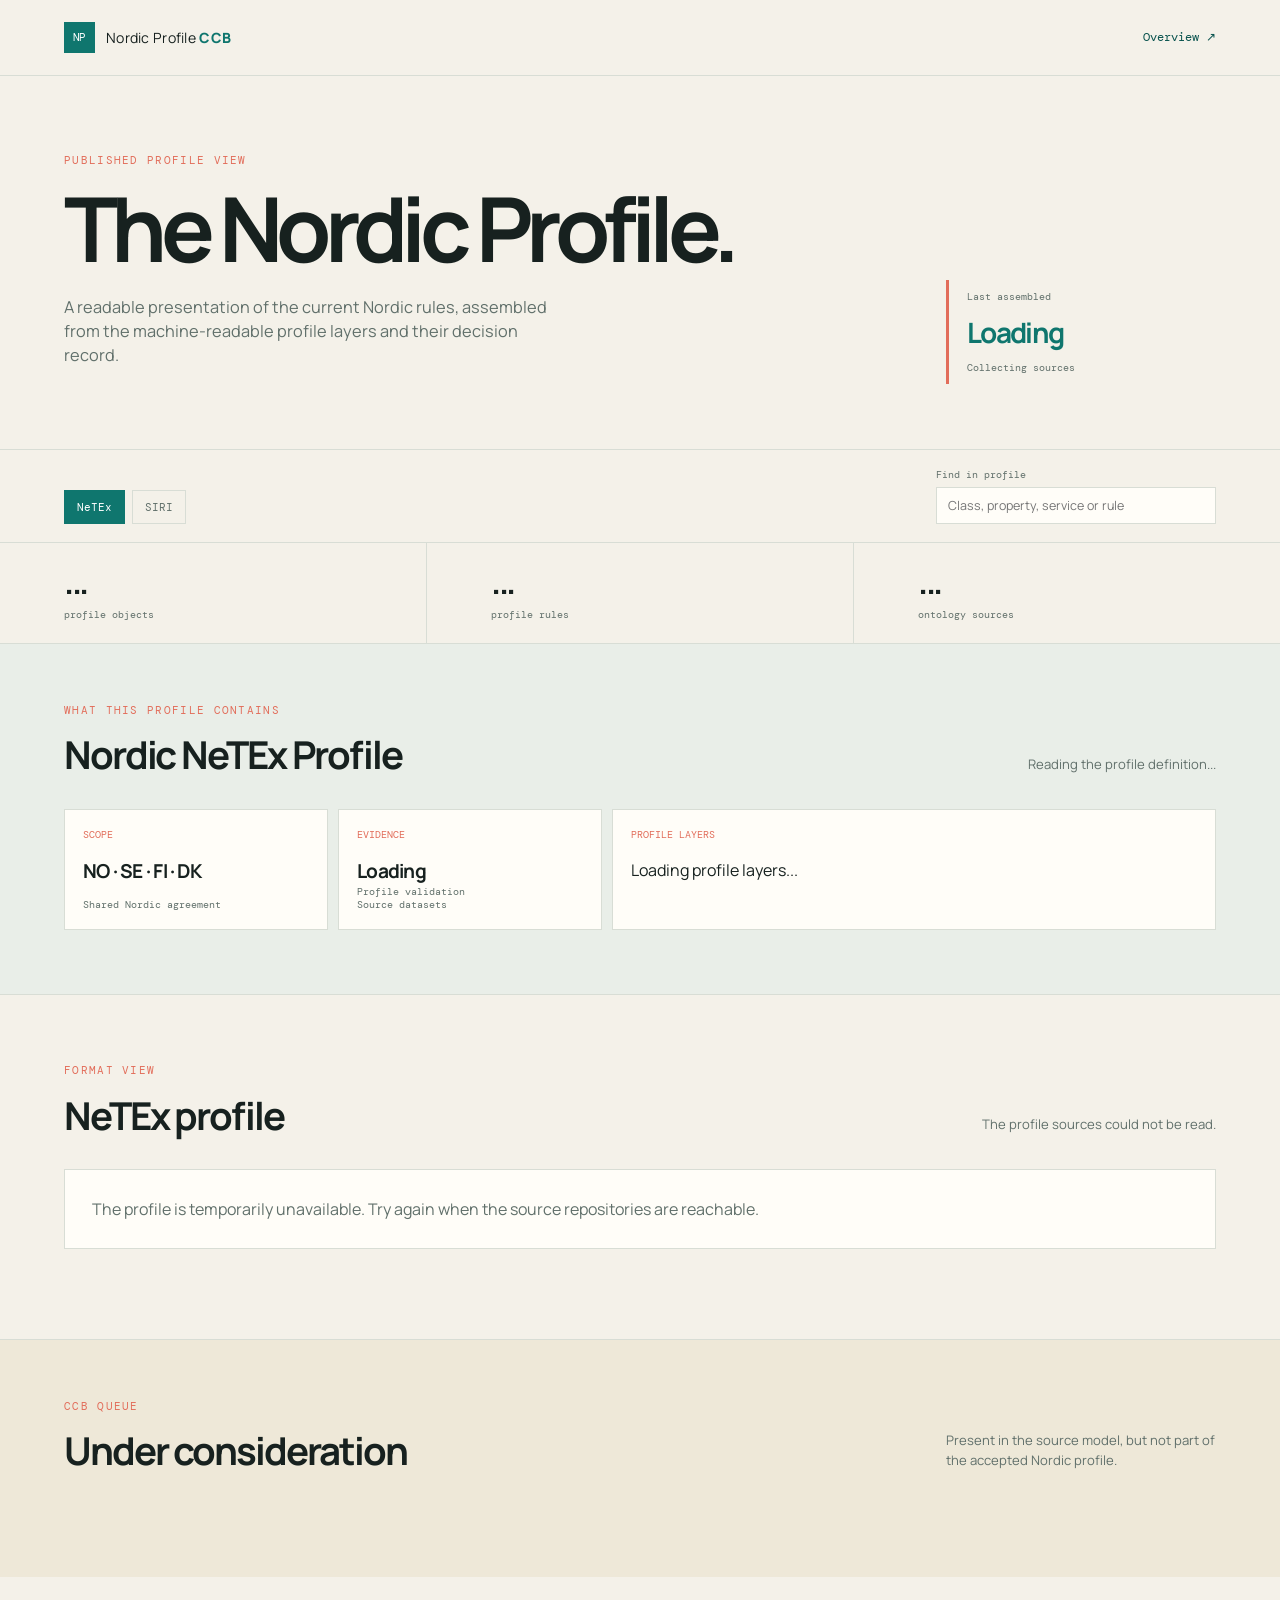
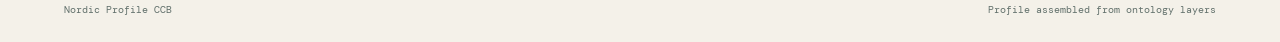
==== docs/profile.html @ 312c2a53 "Add SIRI-FM proposal bundle and profile baseline" ====
<!doctype html>
<html lang="en">
<head>
  <meta charset="utf-8">
  <meta name="viewport" content="width=device-width, initial-scale=1">
  <meta name="description" content="Readable Nordic Profile assembled from the Nordic NeTEx and SIRI ontology layers.">
  <title>Nordic Profile | CCB</title>
  <link rel="preconnect" href="https://fonts.googleapis.com">
  <link rel="preconnect" href="https://fonts.gstatic.com" crossorigin>
  <link href="https://fonts.googleapis.com/css2?family=DM+Mono:wght@400;500&family=Manrope:wght@400;500;600;700;800&display=swap" rel="stylesheet">
  <link rel="stylesheet" href="styles.css">
</head>
<body class="profile-page">
  <header class="topbar">
    <a class="brand" href="."><span class="brand-mark" aria-hidden="true">NP</span><span>Nordic Profile <strong>CCB</strong></span></a>
    <a class="top-link" href=".">Overview <span aria-hidden="true">↗</span></a>
  </header>
  <main>
    <section class="profile-hero">
      <div>
        <p class="eyebrow">Published profile view</p>
        <h1>The Nordic Profile.</h1>
        <p class="hero-intro">A readable presentation of the current Nordic rules, assembled from the machine-readable profile layers and their decision record.</p>
      </div>
      <div class="profile-meta">
        <span>Last assembled</span>
        <strong id="profile-updated">Loading</strong>
        <small id="profile-source-count">Collecting sources</small>
      </div>
    </section>

    <section class="profile-toolbar" aria-label="Profile controls">
      <div class="profile-tabs" role="tablist" aria-label="Profile area">
        <button class="profile-tab is-active" data-profile-filter="netex" role="tab" aria-selected="true">NeTEx</button>
        <button class="profile-tab" data-profile-filter="siri" role="tab" aria-selected="false">SIRI</button>
      </div>
      <label class="profile-search"><span>Find in profile</span><input id="profile-search" type="search" placeholder="Class, property, service or rule"></label>
    </section>

    <section class="profile-summary" aria-label="Profile summary">
      <div><strong id="term-count">...</strong><span>profile objects</span></div>
      <div><strong id="shape-count">...</strong><span>profile rules</span></div>
      <div><strong id="source-count">...</strong><span>ontology sources</span></div>
    </section>

    <section class="profile-context" id="profile-context" aria-labelledby="context-title">
      <div class="section-heading">
        <div><p class="eyebrow">What this profile contains</p><h2 id="context-title">Nordic NeTEx Profile</h2></div>
        <p class="section-note" id="context-definition">Reading the profile definition...</p>
      </div>
      <div class="context-grid">
        <div class="context-card"><span>Scope</span><strong id="context-scope">NO · SE · FI · DK</strong><small>Shared Nordic agreement</small></div>
        <div class="context-card"><span>Evidence</span><strong id="context-confidence">Loading</strong><small id="context-validated">Profile validation</small><small id="context-datasets">Source datasets</small></div>
        <div class="context-card context-card-wide"><span>Profile layers</span><div id="context-layers" class="context-tags">Loading profile layers...</div></div>
      </div>
    </section>

    <section class="profile-content" aria-labelledby="terms-title">
      <div class="section-heading">
        <div><p class="eyebrow">Format view</p><h2 id="terms-title">NeTEx profile</h2></div>
        <p class="section-note" id="profile-status">Loading the profile...</p>
      </div>
      <div class="profile-list" id="profile-list" aria-live="polite">
        <div class="profile-loading">Reading the ontology layers and assembling the profile.</div>
      </div>
    </section>
    <section class="pending-content" id="pending-panel" aria-labelledby="pending-title">
      <div class="section-heading">
        <div><p class="eyebrow">CCB queue</p><h2 id="pending-title">Under consideration</h2></div>
        <p class="section-note" id="pending-note">Present in the source model, but not part of the accepted Nordic profile.</p>
      </div>
      <div class="pending-list" id="pending-list"></div>
    </section>
  </main>
  <footer class="footer"><span>Nordic Profile CCB</span><span>Profile assembled from ontology layers</span></footer>
  <script src="profile.js"></script>
</body>
</html>
---- docs/styles.css ----
:root {
  --ink: #17211f;
  --muted: #61706b;
  --paper: #f4f1e9;
  --white: #fffdf8;
  --line: #d8ddd5;
  --teal: #0f766e;
  --teal-dark: #09534e;
  --coral: #e26d5a;
  --yellow: #f3c969;
  --mono: "DM Mono", monospace;
  --sans: "Manrope", sans-serif;
}

* { box-sizing: border-box; }
html { background: var(--paper); scroll-behavior: smooth; }
body { margin: 0; color: var(--ink); font-family: var(--sans); line-height: 1.5; }
a { color: inherit; }
.topbar { align-items: center; border-bottom: 1px solid var(--line); display: flex; justify-content: space-between; margin: 0 auto; max-width: 1280px; padding: 22px 5vw; }
.brand { align-items: center; display: flex; font-size: .88rem; gap: 11px; letter-spacing: .02em; text-decoration: none; }
.brand strong { color: var(--teal); font-weight: 800; }
.brand-mark { align-items: center; background: var(--teal); color: white; display: inline-flex; font-family: var(--mono); font-size: .7rem; height: 31px; justify-content: center; letter-spacing: -.06em; width: 31px; }
.top-link, .area-card a { color: var(--teal-dark); font-family: var(--mono); font-size: .72rem; text-decoration: none; }
.top-link:hover, .area-card a:hover { color: var(--coral); }
main { margin: 0 auto; max-width: 1280px; }
.hero { align-items: end; display: grid; gap: 8vw; grid-template-columns: minmax(0, 1fr) 270px; min-height: 490px; padding: 86px 5vw 74px; }
.eyebrow { color: var(--coral); font-family: var(--mono); font-size: .68rem; letter-spacing: .12em; margin: 0 0 18px; text-transform: uppercase; }
h1, h2, h3, p { margin-top: 0; }
h1 { font-size: clamp(3rem, 7vw, 6.7rem); letter-spacing: -.075em; line-height: .94; margin-bottom: 27px; max-width: 800px; }
h2 { font-size: clamp(1.65rem, 3vw, 2.65rem); letter-spacing: -.055em; line-height: 1; margin-bottom: 0; }
h3 { font-size: 1.38rem; letter-spacing: -.04em; margin-bottom: 12px; }
.hero-intro { color: var(--muted); font-size: 1.02rem; max-width: 510px; }
.primary-action { background: var(--coral); color: #fffdf8; display: inline-flex; font-size: .88rem; font-weight: 800; gap: 28px; margin-top: 15px; padding: 15px 19px; text-decoration: none; }
.primary-action:hover { background: var(--teal); }
.action-note { color: var(--muted); font-family: var(--mono); font-size: .64rem; margin: 12px 0 0; }
.hero-stamp { border: 1px solid var(--ink); display: flex; flex-direction: column; gap: 8px; padding: 20px; transform: rotate(2deg); }
.hero-stamp strong { color: var(--teal); font-size: 2.35rem; letter-spacing: -.07em; line-height: 1; }
.stamp-label, .hero-stamp > span:last-child { font-family: var(--mono); font-size: .66rem; }
.stamp-rule { background: var(--coral); height: 3px; margin: 12px 0 7px; width: 100%; }
.dashboard, .workspace, .areas { border-top: 1px solid var(--line); padding: 66px 5vw 72px; }
.section-heading { align-items: end; display: flex; justify-content: space-between; margin-bottom: 34px; }
.section-note { color: var(--muted); font-size: .82rem; margin: 0; max-width: 270px; }
.summary-grid { display: grid; gap: 12px; grid-template-columns: repeat(4, 1fr); }
.summary-card { background: var(--white); border: 1px solid var(--line); display: flex; flex-direction: column; min-height: 140px; padding: 20px; }
.summary-card-accent { background: var(--teal); border-color: var(--teal); color: white; }
.summary-number { font-size: 3.2rem; font-weight: 700; letter-spacing: -.08em; line-height: 1; }
.summary-label { color: var(--muted); font-family: var(--mono); font-size: .67rem; margin-top: auto; }
.summary-card-accent .summary-label { color: #b7dbd5; }
.workspace { background: #e9eee8; }
.loop-strip { align-items: stretch; display: grid; gap: 10px; grid-template-columns: 1fr auto 1fr auto 1fr auto 1fr auto 1fr; margin-bottom: 18px; }
.loop-step { background: var(--white); border: 1px solid var(--line); display: flex; flex-direction: column; min-height: 112px; padding: 17px; }
.loop-step-current { background: var(--teal); border-color: var(--teal); color: white; }
.loop-step-link { color: inherit; text-decoration: none; }
.loop-step-link:hover { border-color: var(--coral); color: var(--teal-dark); }
.loop-step span { color: var(--coral); font-family: var(--mono); font-size: .65rem; margin-bottom: 18px; }
.loop-step-current span { color: var(--yellow); }
.loop-step strong { font-size: .94rem; }
.loop-step small { color: var(--muted); font-family: var(--mono); font-size: .61rem; margin-top: auto; }
.loop-step-current small { color: #b7dbd5; }
.loop-arrow { align-self: center; color: var(--coral); font-size: 1.35rem; }
.register-grid { display: grid; gap: 12px; grid-template-columns: repeat(3, 1fr); }
.register-panel { background: var(--white); border: 1px solid var(--line); display: flex; flex-direction: column; min-height: 270px; padding: 21px; }
.panel-heading { align-items: baseline; border-bottom: 1px solid var(--line); display: flex; justify-content: space-between; margin-bottom: 5px; padding-bottom: 13px; }
.panel-heading h3 { font-size: 1.05rem; margin: 0; }
.panel-count { color: var(--coral); font-family: var(--mono); font-size: .68rem; }
.register-list { list-style: none; margin: 0; padding: 0; }
.register-list li { align-items: flex-start; border-bottom: 1px solid var(--line); display: flex; gap: 12px; padding: 14px 0; }
.register-list li:last-child { border-bottom: 0; }
.list-marker { color: var(--coral); flex: 0 0 22px; font-family: var(--mono); font-size: .63rem; padding-top: 2px; }
.register-list a { color: var(--ink); text-decoration: none; }
.register-list a:hover { color: var(--teal); }
.register-list strong, .register-list small { display: block; }
.register-list strong { font-size: .78rem; }
.register-list small, .register-empty { color: var(--muted); font-size: .72rem; }
.register-list small { font-family: var(--mono); margin-top: 3px; }
.panel-link { color: var(--teal-dark); font-family: var(--mono); font-size: .66rem; margin-top: auto; padding-top: 15px; text-decoration: none; }
.panel-link:hover { color: var(--coral); }
.filter-label { color: var(--muted); font-family: var(--mono); font-size: .7rem; }
select { background: transparent; border: 0; border-bottom: 1px solid var(--ink); color: var(--ink); font: inherit; padding: 3px 25px 3px 4px; }
.area-grid { display: grid; gap: 12px; grid-template-columns: repeat(3, 1fr); }
.area-card { background: var(--white); border: 1px solid var(--line); display: flex; flex-direction: column; min-height: 275px; padding: 23px; }
.area-card p { color: var(--muted); font-size: .88rem; max-width: 290px; }
.area-card a { margin-top: auto; }
.area-top { align-items: center; display: flex; justify-content: space-between; margin-bottom: 38px; }
.area-index { color: var(--coral); font-family: var(--mono); font-size: .73rem; }
.status-pill { border: 1px solid currentColor; font-family: var(--mono); font-size: .62rem; padding: 4px 7px; }
.status-draft { color: var(--teal); }
.empty-state { color: var(--muted); padding: 30px 0 0; }
.how-it-works { background: var(--teal-dark); color: white; display: grid; gap: 8vw; grid-template-columns: .9fr 1.1fr; padding: 75px 5vw; }
.how-it-works .eyebrow { color: var(--yellow); }
.how-it-works h2 { max-width: 450px; }
.how-it-works p { color: #bdd3cd; font-size: .9rem; max-width: 430px; }
.flow-list { list-style: none; margin: 0; padding: 0; }
.flow-list li { align-items: baseline; border-top: 1px solid #467b74; display: grid; gap: 17px; grid-template-columns: 35px 1fr 1.6fr; padding: 18px 0; }
.flow-list span, .flow-list small { color: #98c0b9; font-family: var(--mono); font-size: .66rem; }
.flow-list strong { font-size: 1rem; }
.footer { color: var(--muted); display: flex; font-family: var(--mono); font-size: .65rem; justify-content: space-between; margin: 0 auto; max-width: 1280px; padding: 25px 5vw; }
.profile-hero { align-items: end; display: grid; gap: 8vw; grid-template-columns: minmax(0, 1fr) 270px; padding: 76px 5vw 65px; }
.profile-hero h1 { margin-bottom: 24px; }
.profile-meta { border-left: 3px solid var(--coral); display: flex; flex-direction: column; gap: 7px; padding: 9px 0 9px 18px; }
.profile-meta span, .profile-meta small { color: var(--muted); font-family: var(--mono); font-size: .64rem; }
.profile-meta strong { color: var(--teal); font-size: 1.75rem; letter-spacing: -.06em; }
.profile-toolbar { align-items: end; border-bottom: 1px solid var(--line); border-top: 1px solid var(--line); display: flex; justify-content: space-between; padding: 18px 5vw; }
.profile-tabs { display: flex; gap: 7px; }
.profile-tab { background: transparent; border: 1px solid var(--line); color: var(--muted); cursor: pointer; font: .68rem var(--mono); padding: 9px 12px; }
.profile-tab:hover, .profile-tab.is-active { background: var(--teal); border-color: var(--teal); color: white; }
.profile-search { color: var(--muted); display: flex; flex-direction: column; font: .62rem var(--mono); gap: 6px; }
.profile-search input { background: var(--white); border: 1px solid var(--line); color: var(--ink); font: .78rem var(--sans); min-width: 280px; padding: 9px 11px; }
.profile-summary { display: grid; grid-template-columns: repeat(3, 1fr); gap: 1px; background: var(--line); border-bottom: 1px solid var(--line); }
.profile-summary div { background: var(--paper); display: flex; flex-direction: column; padding: 22px 5vw; }
.profile-summary strong { font-size: 2.1rem; letter-spacing: -.07em; line-height: 1; }
.profile-summary span { color: var(--muted); font: .64rem var(--mono); margin-top: 9px; }
.profile-context { background: #e9eee8; border-bottom: 1px solid var(--line); padding: 58px 5vw 64px; }
.context-grid { display: grid; gap: 10px; grid-template-columns: .7fr .7fr 1.6fr; }
.context-card { background: var(--white); border: 1px solid var(--line); display: flex; flex-direction: column; min-height: 115px; padding: 18px; }
.context-card span { color: var(--coral); font: .62rem var(--mono); text-transform: uppercase; }
.context-card strong { font-size: 1.2rem; letter-spacing: -.04em; margin-top: 16px; }
.context-card small { color: var(--muted); font: .62rem var(--mono); margin-top: auto; }
.context-tags { display: flex; flex-wrap: wrap; gap: 7px; margin-top: 17px; }
.context-tags span { background: #dce8df; color: var(--teal-dark); font-size: .62rem; padding: 7px 9px; text-transform: none; }
.profile-content { padding: 67px 5vw 90px; }
.profile-list { display: grid; gap: 10px; grid-template-columns: repeat(2, minmax(0, 1fr)); }
.profile-entry { background: var(--white); border: 1px solid var(--line); display: flex; min-height: 180px; padding: 21px; }
.entry-marker { color: var(--coral); flex: 0 0 48px; font: .6rem var(--mono); padding-top: 4px; }
.entry-body { min-width: 0; }
.entry-heading { align-items: baseline; display: flex; gap: 12px; justify-content: space-between; }
.entry-heading h3 { font-size: 1.08rem; margin-bottom: 0; }
.entry-heading span { color: var(--teal); font: .59rem var(--mono); white-space: nowrap; }
.entry-body p { color: var(--muted); font-size: .8rem; margin: 16px 0; }
.entry-body code { background: #e9eee8; color: var(--teal-dark); display: block; font: .64rem var(--mono); overflow-wrap: anywhere; padding: 7px 9px; }
.entry-body small { color: var(--muted); display: block; font: .6rem var(--mono); margin-top: 12px; }
.profile-rule { min-height: 130px; }
.profile-rule .entry-body p { margin: 10px 0; }
.object-rules { border-left: 2px solid var(--coral); display: flex; flex-direction: column; gap: 6px; margin: 16px 0 3px; padding-left: 11px; }
.object-rules strong { color: var(--teal-dark); font: .63rem var(--mono); text-transform: uppercase; }
.object-rules span { color: var(--muted); font-size: .71rem; }
.object-rules code { background: transparent; display: inline; font-size: .62rem; padding: 0; }
.object-links { display: flex; flex-wrap: wrap; gap: 8px; margin-top: 15px; }
.object-links a { border-bottom: 1px solid var(--teal); color: var(--teal-dark); font: .63rem var(--mono); text-decoration: none; text-transform: capitalize; }
.object-links a:hover { border-color: var(--coral); color: var(--coral); }
.object-doc-path { border-left: 2px solid var(--teal); display: flex; flex-direction: column; gap: 5px; margin-top: 15px; padding-left: 11px; }
.object-doc-path strong { color: var(--teal-dark); font: .63rem var(--mono); text-transform: uppercase; }
.object-doc-path code { background: transparent; color: var(--muted); font-size: .62rem; overflow-wrap: anywhere; padding: 0; }
.profile-loading { background: var(--white); border: 1px solid var(--line); color: var(--muted); grid-column: 1 / -1; padding: 27px; }
.pending-content { background: #eee8d8; border-top: 1px solid var(--line); padding: 58px 5vw 72px; }
.pending-list { display: grid; grid-template-columns: minmax(0, 1fr); }
.pending-entry { background: var(--white); border: 1px solid #d9cba8; display: flex; max-width: 680px; padding: 21px; }
.pending-entry .entry-heading span { color: var(--coral); }
@media (max-width: 720px) {
  .topbar { padding: 18px 6vw; }
  .top-link { font-size: .65rem; }
  .hero { display: block; min-height: auto; padding: 68px 6vw 62px; }
  h1 { font-size: clamp(3rem, 15vw, 5rem); }
  .hero-stamp { margin-top: 54px; max-width: 270px; }
  .profile-hero { display: block; padding: 58px 6vw 48px; }
  .profile-meta { margin-top: 42px; max-width: 270px; }
  .profile-toolbar { align-items: start; display: block; padding: 17px 6vw; }
  .profile-search { margin-top: 17px; }
  .profile-search input { min-width: 0; width: 100%; }
  .profile-summary div { padding: 18px 6vw; }
  .profile-context { padding: 50px 6vw 55px; }
  .context-grid { grid-template-columns: 1fr 1fr; }
  .context-card-wide { grid-column: 1 / -1; }
  .profile-content { padding: 50px 6vw 65px; }
  .profile-list { grid-template-columns: 1fr; }
  .pending-content { padding: 50px 6vw 65px; }
  .dashboard, .workspace, .areas { padding: 50px 6vw; }
  .section-heading { align-items: start; display: block; }
  .section-note { margin-top: 18px; }
  .summary-grid { grid-template-columns: repeat(2, 1fr); }
  .loop-strip { gap: 0; grid-template-columns: 1fr; }
  .loop-arrow { display: none; }
  .loop-step { min-height: 92px; }
  .loop-step + .loop-step { border-top: 0; }
  .register-grid { grid-template-columns: 1fr; }
  .area-grid { grid-template-columns: 1fr; }
  .how-it-works { display: block; padding: 56px 6vw; }
  .flow-list { margin-top: 42px; }
  .flow-list li { grid-template-columns: 30px 1fr; }
  .flow-list small { grid-column: 2; margin-top: -12px; }
  .footer { display: block; padding: 23px 6vw; }
  .footer span { display: block; margin-bottom: 8px; }
}
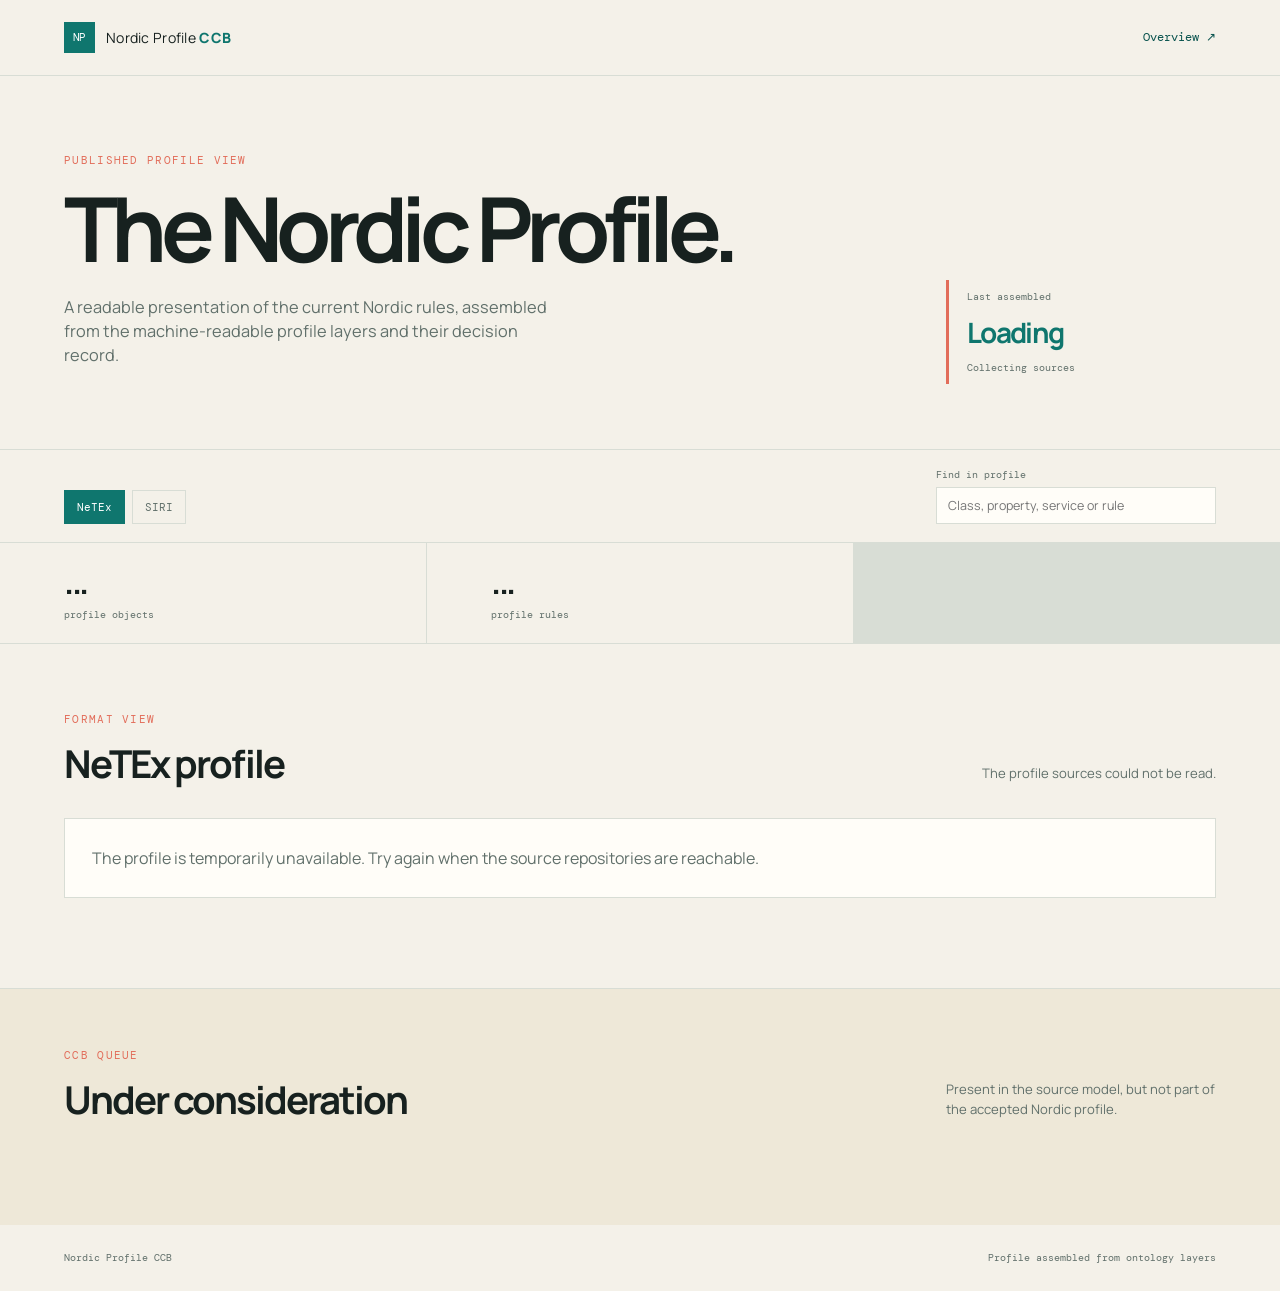
==== commit ec2cf715: "Remove ontology sources stat and What this profile contains section from profile page" ====
--- a/docs/profile.html
+++ b/docs/profile.html
@@ -40,19 +40,6 @@
     <section class="profile-summary" aria-label="Profile summary">
       <div><strong id="term-count">...</strong><span>profile objects</span></div>
       <div><strong id="shape-count">...</strong><span>profile rules</span></div>
-      <div><strong id="source-count">...</strong><span>ontology sources</span></div>
-    </section>
-
-    <section class="profile-context" id="profile-context" aria-labelledby="context-title">
-      <div class="section-heading">
-        <div><p class="eyebrow">What this profile contains</p><h2 id="context-title">Nordic NeTEx Profile</h2></div>
-        <p class="section-note" id="context-definition">Reading the profile definition...</p>
-      </div>
-      <div class="context-grid">
-        <div class="context-card"><span>Scope</span><strong id="context-scope">NO · SE · FI · DK</strong><small>Shared Nordic agreement</small></div>
-        <div class="context-card"><span>Evidence</span><strong id="context-confidence">Loading</strong><small id="context-validated">Profile validation</small><small id="context-datasets">Source datasets</small></div>
-        <div class="context-card context-card-wide"><span>Profile layers</span><div id="context-layers" class="context-tags">Loading profile layers...</div></div>
-      </div>
     </section>
 
     <section class="profile-content" aria-labelledby="terms-title">
--- a/docs/styles.css
+++ b/docs/styles.css
@@ -135,6 +135,11 @@
 .object-rules strong { color: var(--teal-dark); font: .63rem var(--mono); text-transform: uppercase; }
 .object-rules span { color: var(--muted); font-size: .71rem; }
 .object-rules code { background: transparent; display: inline; font-size: .62rem; padding: 0; }
+.object-fields { border-left: 2px solid var(--teal); display: flex; flex-direction: column; gap: 6px; margin: 16px 0 3px; padding-left: 11px; }
+.object-fields strong { color: var(--teal-dark); font: .63rem var(--mono); text-transform: uppercase; }
+.object-fields span { color: var(--muted); font-size: .71rem; }
+.object-fields code { background: transparent; display: inline; font-size: .62rem; padding: 0; }
+.object-fields .more { color: var(--coral); font-style: italic; }
 .object-links { display: flex; flex-wrap: wrap; gap: 8px; margin-top: 15px; }
 .object-links a { border-bottom: 1px solid var(--teal); color: var(--teal-dark); font: .63rem var(--mono); text-decoration: none; text-transform: capitalize; }
 .object-links a:hover { border-color: var(--coral); color: var(--coral); }
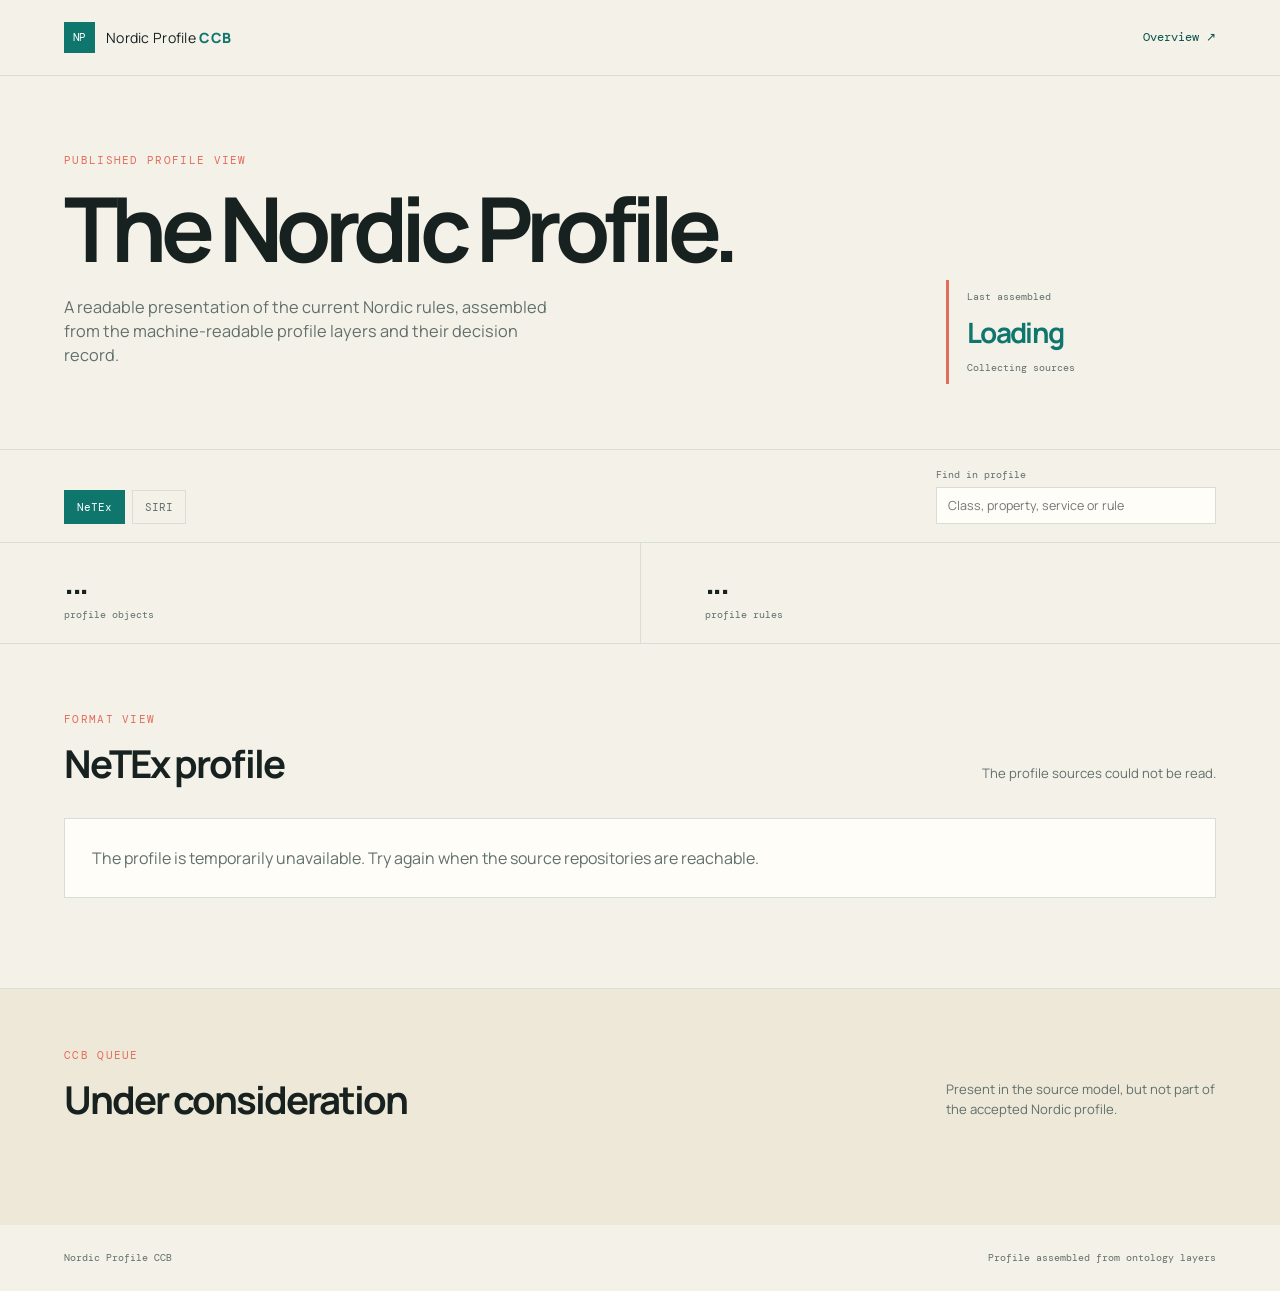
==== commit 658403b0: "Remove hardcoded DatedServiceJourney pending override (no SHACL shape targets it anymore) and add a " ====
--- a/docs/profile.html
+++ b/docs/profile.html
@@ -58,6 +58,13 @@
       </div>
       <div class="pending-list" id="pending-list"></div>
     </section>
+    <section class="pending-content" id="national-panel" aria-labelledby="national-title" hidden>
+      <div class="section-heading">
+        <div><p class="eyebrow">Downstream profiles</p><h2 id="national-title">Implemented nationally, not in the common profile</h2></div>
+        <p class="section-note">Documented with reusable field definitions in the baseline, but never assigned to the shared Nordic profile itself.</p>
+      </div>
+      <div class="pending-list" id="national-list"></div>
+    </section>
   </main>
   <footer class="footer"><span>Nordic Profile CCB</span><span>Profile assembled from ontology layers</span></footer>
   <script src="profile.js"></script>
--- a/docs/styles.css
+++ b/docs/styles.css
@@ -40,12 +40,6 @@
 .dashboard, .workspace, .areas { border-top: 1px solid var(--line); padding: 66px 5vw 72px; }
 .section-heading { align-items: end; display: flex; justify-content: space-between; margin-bottom: 34px; }
 .section-note { color: var(--muted); font-size: .82rem; margin: 0; max-width: 270px; }
-.summary-grid { display: grid; gap: 12px; grid-template-columns: repeat(4, 1fr); }
-.summary-card { background: var(--white); border: 1px solid var(--line); display: flex; flex-direction: column; min-height: 140px; padding: 20px; }
-.summary-card-accent { background: var(--teal); border-color: var(--teal); color: white; }
-.summary-number { font-size: 3.2rem; font-weight: 700; letter-spacing: -.08em; line-height: 1; }
-.summary-label { color: var(--muted); font-family: var(--mono); font-size: .67rem; margin-top: auto; }
-.summary-card-accent .summary-label { color: #b7dbd5; }
 .workspace { background: #e9eee8; }
 .loop-strip { align-items: stretch; display: grid; gap: 10px; grid-template-columns: 1fr auto 1fr auto 1fr auto 1fr auto 1fr; margin-bottom: 18px; }
 .loop-step { background: var(--white); border: 1px solid var(--line); display: flex; flex-direction: column; min-height: 112px; padding: 17px; }
@@ -58,8 +52,8 @@
 .loop-step small { color: var(--muted); font-family: var(--mono); font-size: .61rem; margin-top: auto; }
 .loop-step-current small { color: #b7dbd5; }
 .loop-arrow { align-self: center; color: var(--coral); font-size: 1.35rem; }
-.register-grid { display: grid; gap: 12px; grid-template-columns: repeat(3, 1fr); }
-.register-panel { background: var(--white); border: 1px solid var(--line); display: flex; flex-direction: column; min-height: 270px; padding: 21px; }
+.register-grid { align-items: start; display: grid; gap: 12px; grid-template-columns: repeat(2, 1fr); }
+.register-panel { background: var(--white); border: 1px solid var(--line); display: flex; flex-direction: column; min-height: 140px; padding: 21px; }
 .panel-heading { align-items: baseline; border-bottom: 1px solid var(--line); display: flex; justify-content: space-between; margin-bottom: 5px; padding-bottom: 13px; }
 .panel-heading h3 { font-size: 1.05rem; margin: 0; }
 .panel-count { color: var(--coral); font-family: var(--mono); font-size: .68rem; }
@@ -76,6 +70,21 @@
 .panel-link { color: var(--teal-dark); font-family: var(--mono); font-size: .66rem; margin-top: auto; padding-top: 15px; text-decoration: none; }
 .panel-link:hover { color: var(--coral); }
 .filter-label { color: var(--muted); font-family: var(--mono); font-size: .7rem; }
+
+.proposal-item { display: block; padding: 0; }
+.proposal-toggle { align-items: flex-start; background: none; border: 0; cursor: pointer; display: flex; font: inherit; gap: 12px; padding: 14px 0; text-align: left; width: 100%; }
+.proposal-toggle:hover strong { color: var(--teal); }
+.proposal-toggle[aria-expanded="true"] .list-marker { color: var(--teal); }
+.proposal-detail { border-top: 1px dashed var(--line); margin: 0 0 14px; padding: 12px 0 0 34px; }
+.proposal-description { color: var(--ink); font-size: .74rem; margin: 0 0 10px; white-space: pre-wrap; }
+.proposal-check { background: var(--paper, #f7f5f0); border: 1px solid var(--line); font-family: var(--mono); font-size: .66rem; margin: 0 0 10px; max-height: 260px; overflow: auto; padding: 10px; white-space: pre-wrap; }
+.proposal-cta { color: var(--teal-dark); display: inline-block; font-family: var(--mono); font-size: .68rem; text-decoration: none; }
+.proposal-cta:hover { color: var(--coral); }
+.proposal-loading { color: var(--muted); font-size: .72rem; margin: 0 0 10px; }
+.proposal-actions { align-items: center; display: flex; gap: 16px; flex-wrap: wrap; }
+.proposal-accept { background: var(--ink); border: 0; color: var(--white); cursor: pointer; font-family: var(--mono); font-size: .66rem; padding: 6px 14px; }
+.proposal-accept:hover { background: var(--teal); }
+.proposal-accept-status { color: var(--muted); font-family: var(--mono); font-size: .68rem; margin: 8px 0 0; }
 select { background: transparent; border: 0; border-bottom: 1px solid var(--ink); color: var(--ink); font: inherit; padding: 3px 25px 3px 4px; }
 .area-grid { display: grid; gap: 12px; grid-template-columns: repeat(3, 1fr); }
 .area-card { background: var(--white); border: 1px solid var(--line); display: flex; flex-direction: column; min-height: 275px; padding: 23px; }
@@ -86,14 +95,6 @@
 .status-pill { border: 1px solid currentColor; font-family: var(--mono); font-size: .62rem; padding: 4px 7px; }
 .status-draft { color: var(--teal); }
 .empty-state { color: var(--muted); padding: 30px 0 0; }
-.how-it-works { background: var(--teal-dark); color: white; display: grid; gap: 8vw; grid-template-columns: .9fr 1.1fr; padding: 75px 5vw; }
-.how-it-works .eyebrow { color: var(--yellow); }
-.how-it-works h2 { max-width: 450px; }
-.how-it-works p { color: #bdd3cd; font-size: .9rem; max-width: 430px; }
-.flow-list { list-style: none; margin: 0; padding: 0; }
-.flow-list li { align-items: baseline; border-top: 1px solid #467b74; display: grid; gap: 17px; grid-template-columns: 35px 1fr 1.6fr; padding: 18px 0; }
-.flow-list span, .flow-list small { color: #98c0b9; font-family: var(--mono); font-size: .66rem; }
-.flow-list strong { font-size: 1rem; }
 .footer { color: var(--muted); display: flex; font-family: var(--mono); font-size: .65rem; justify-content: space-between; margin: 0 auto; max-width: 1280px; padding: 25px 5vw; }
 .profile-hero { align-items: end; display: grid; gap: 8vw; grid-template-columns: minmax(0, 1fr) 270px; padding: 76px 5vw 65px; }
 .profile-hero h1 { margin-bottom: 24px; }
@@ -106,7 +107,7 @@
 .profile-tab:hover, .profile-tab.is-active { background: var(--teal); border-color: var(--teal); color: white; }
 .profile-search { color: var(--muted); display: flex; flex-direction: column; font: .62rem var(--mono); gap: 6px; }
 .profile-search input { background: var(--white); border: 1px solid var(--line); color: var(--ink); font: .78rem var(--sans); min-width: 280px; padding: 9px 11px; }
-.profile-summary { display: grid; grid-template-columns: repeat(3, 1fr); gap: 1px; background: var(--line); border-bottom: 1px solid var(--line); }
+.profile-summary { display: grid; grid-template-columns: repeat(2, 1fr); gap: 1px; background: var(--line); border-bottom: 1px solid var(--line); }
 .profile-summary div { background: var(--paper); display: flex; flex-direction: column; padding: 22px 5vw; }
 .profile-summary strong { font-size: 2.1rem; letter-spacing: -.07em; line-height: 1; }
 .profile-summary span { color: var(--muted); font: .64rem var(--mono); margin-top: 9px; }
@@ -140,6 +141,10 @@
 .object-fields span { color: var(--muted); font-size: .71rem; }
 .object-fields code { background: transparent; display: inline; font-size: .62rem; padding: 0; }
 .object-fields .more { color: var(--coral); font-style: italic; }
+.object-structure { border-left: 2px solid var(--muted); display: flex; flex-direction: column; gap: 6px; margin: 16px 0 3px; padding-left: 11px; }
+.object-structure strong { color: var(--teal-dark); font: .63rem var(--mono); text-transform: uppercase; }
+.object-structure span { color: var(--muted); font-size: .71rem; }
+.object-structure code { background: transparent; display: inline; font-size: .62rem; padding: 0; }
 .object-links { display: flex; flex-wrap: wrap; gap: 8px; margin-top: 15px; }
 .object-links a { border-bottom: 1px solid var(--teal); color: var(--teal-dark); font: .63rem var(--mono); text-decoration: none; text-transform: capitalize; }
 .object-links a:hover { border-color: var(--coral); color: var(--coral); }
@@ -172,17 +177,12 @@
   .dashboard, .workspace, .areas { padding: 50px 6vw; }
   .section-heading { align-items: start; display: block; }
   .section-note { margin-top: 18px; }
-  .summary-grid { grid-template-columns: repeat(2, 1fr); }
   .loop-strip { gap: 0; grid-template-columns: 1fr; }
   .loop-arrow { display: none; }
   .loop-step { min-height: 92px; }
   .loop-step + .loop-step { border-top: 0; }
   .register-grid { grid-template-columns: 1fr; }
   .area-grid { grid-template-columns: 1fr; }
-  .how-it-works { display: block; padding: 56px 6vw; }
-  .flow-list { margin-top: 42px; }
-  .flow-list li { grid-template-columns: 30px 1fr; }
-  .flow-list small { grid-column: 2; margin-top: -12px; }
   .footer { display: block; padding: 23px 6vw; }
   .footer span { display: block; margin-bottom: 8px; }
 }
